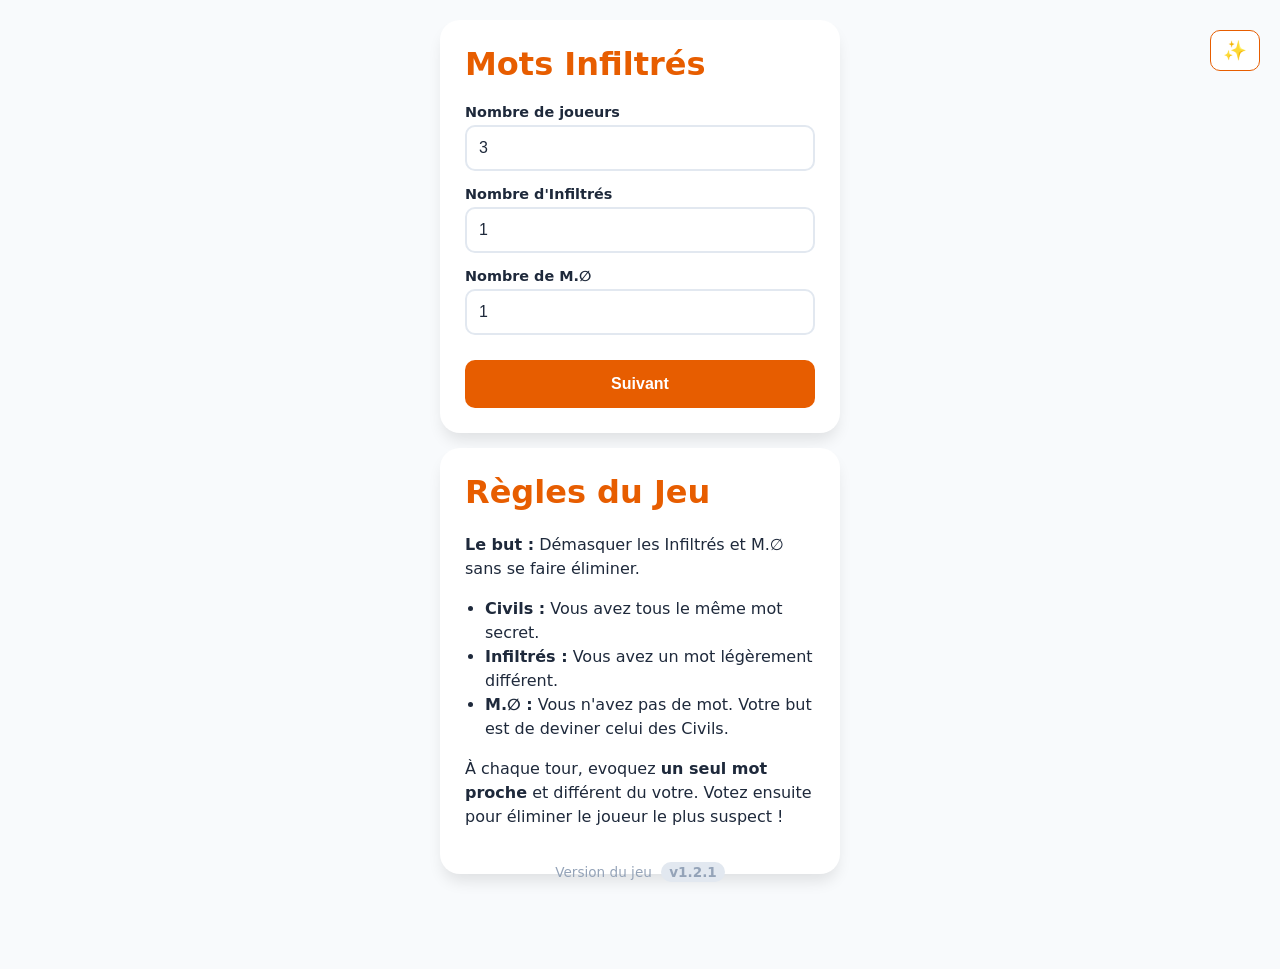
==== index.html @ 8e28be7a "Update index.html" ====
<!DOCTYPE html>
<html lang="fr">
<head>
  <meta charset="UTF-8">
  <meta name="viewport" content="width=device-width, initial-scale=1.0">
  <title>Mots Infiltrés - Web App</title>
  <link rel="manifest" href="manifest.json">

  <link rel="icon" type="image/png" href="./favicon.png">

  <meta name="description" content="Démasquez l'Infiltré dans ce jeu de mots captivant ! Entre amis ou en famille, utilisez votre intuition pour survivre. Inspiré du célèbre jeu Undercover.">
  <meta name="keywords" content="jeu de mots, infiltré, undercover, jeu de soirée, déduction, imposteur, mots infiltrés">

  <meta property="og:type" content="website">
  <meta property="og:url" content="https://miala-python.github.io/motsinfiltres/?from=ogurl">
  <meta property="og:title" content="Mots Infiltrés : Qui est l'imposteur ?">
  <meta property="og:description" content="Un mot secret, une dose de bluff et beaucoup de soupçons. Jouez à Mots Infiltrés maintenant !">
  <meta property="og:image" content="./favicon.png">

  <meta name="twitter:card" content="summary">
  <meta name="twitter:title" content="Mots Infiltrés - Jeu de société en ligne">
  <meta name="twitter:description" content="Saurez-vous démasquer l'infiltré avant qu'il ne vous élimine ?">
  <meta name="twitter:image" content="./favicon.png">

  <meta name="robots" content="index, follow">
  <link rel="canonical" href="https://miala-python.github.io/motsinfiltres/?from=linkCanonical">



  <script data-goatcounter="https://infiltresgame.goatcounter.com/count" async src="//gc.zgo.at/count.js"></script>
  <style>
:root {
    --primary: #e75d00;
    --bg: #f8fafc;
    --card: #ffffff;
    --text: #1e293b;
    --danger: #ef4444;
    --success: #22c55e;
    --input-border: #e2e8f0;
  }

    /* --- Mode Sombre --- */
    body.dark-mode {
      --bg: #0f172a;
      --card: #1e293b;
      --text: #f1f5f9;
      --input-border: #475569;
    }

    /* --- Transition Fluide --- */
    body, .screen, input, .player-item, .secret-box, button {
      transition: background-color 0.3s ease, color 0.3s ease, border-color 0.3s ease, box-shadow 0.3s ease;
    }

    body {
      font-family: 'Segoe UI', system-ui, sans-serif;
      background: var(--bg);
      color: var(--text);
      margin: 0;
      padding: 20px;
      display: flex;
      flex-direction: column;
      align-items: center;
      min-height: 100vh;
      padding-bottom: 80px;
      box-sizing: border-box;
    }

    .screen {
      display: none;
    }
    .box {
      width: 100%;
      max-width: 400px;
      background: var(--card);
      padding: 25px;
      border-radius: 20px;
      box-shadow: 0 10px 15px -3px rgba(0,0,0,0.1);
      box-sizing: border-box;
      margin-bottom: 15px;
    }
    .active {
      display: block;
      animation: fadeIn 0.3s ease;
    }

    @keyframes fadeIn {
      from {
        opacity: 0;
        transform: translateY(10px);
      }
      to {
        opacity: 1;
        transform: translateY(0);
      }
    }

    h1, h2 {
      color: var(--primary);
      margin-top: 0;
    }
    .input-group {
      text-align: left;
      margin-bottom: 15px;
    }
    label {
      display: block;
      font-size: 0.9em;
      margin-bottom: 5px;
      font-weight: bold;
    }

    input {
      width: 100%;
      padding: 12px;
      border: 2px solid var(--input-border);
      border-radius: 10px;
      box-sizing: border-box;
      font-size: 16px;
      background: transparent;
      color: inherit;
    }

    button {
      width: 100%;
      background: var(--primary);
      color: white;
      border: none;
      padding: 15px;
      border-radius: 10px;
      font-size: 16px;
      font-weight: bold;
      cursor: pointer;
      margin-top: 10px;
      transition: opacity 0.2s;
    }
    button:active {
      opacity: 0.8;
    }
    .secondary-btn {
      background: #64748b;
      margin-top: 5px;
      font-size: 0.85em;
      padding: 10px;
    }

    .secret-box {
      background: #1e293b;
      color: white;
      padding: 40px 20px;
      border-radius: 15px;
      margin: 20px 0;
      cursor: pointer;
      font-weight: bold;
      font-size: 1.2em;
      text-align: center;
    }
    .revealed {
      background: #f1f5f9;
      color: var(--danger);
      border: 2px dashed var(--danger);
    }
    body.dark-mode .revealed {
      background: #334155;
      color: #fb7185;
      border-color: #fb7185;
    }

    .player-item {
      background: #f1f5f9;
      margin: 8px 0;
      padding: 12px;
      border-radius: 8px;
      display: flex;
      justify-content: space-between;
      align-items: center;
    }
    body.dark-mode .player-item {
      background: #334155;
    }

    .eliminated {
      opacity: 0.6;
      background: #e2e8f0;
      border-left: 5px solid #64748b;
    }
    body.dark-mode .eliminated {
      background: #1e293b;
      border-left-color: #475569;
    }

    .role-tag {
      font-size: 0.8em;
      font-weight: bold;
      color: var(--danger);
      margin-left: 10px;
    }

    #guessArea {
      margin-top: 20px;
      padding: 15px;
      background: #fff7ed;
      border: 1px solid #ffedd5;
      border-radius: 10px;
    }
    body.dark-mode #guessArea {
      background: #2d1a05;
      border-color: #452a0a;
      color: #fdba74;
    }

    .status-msg {
      padding: 10px;
      border-radius: 8px;
      margin-bottom: 15px;
      font-weight: bold;
      text-align: center;
    }
    .win {
      background: #dcfce7;
      color: #166534;
    }
    .lose {
      background: #fee2e2;
      color: #991b1b;
    }
    body.dark-mode .win {
      background: #064e3b;
      color: #6ee7b7;
    }
    body.dark-mode .lose {
      background: #7f1d1d;
      color: #fca5a5;
    }

    .theme-toggle {
      position: absolute;
      top: 20px;
      right: 20px;
      width: auto;
      padding: 8px 12px;
      background: var(--card);
      color: var(--text);
      border: 1px solid var(--primary);
      font-size: 1.2rem;
      border-radius: 10px;
    }

    footer {
      position: fixed;
      bottom: 20px;
      text-align: center;
      width: 100%;
      font-size: 0.85em;
      color: #94a3b8;
      pointer-events: none;
    }
    .version-badge {
      background: #e2e8f0;
      padding: 2px 8px;
      border-radius: 12px;
      font-weight: bold;
      margin-left: 5px;
      cursor: pointer;
      pointer-events: auto;
    }
    body.dark-mode .version-badge {
      background: #334155;
      color: #94a3b8;
    }
  </style>
</head>
<body>

  <button class="theme-toggle" onclick="toggleTheme()" id="themeBtn">✨</button>

  <div id="screen1" class="screen active">
    <div class="box">
      <h1>Mots Infiltrés</h1>
      <div class="input-group">
        <label>Nombre de joueurs</label>
        <input type="number" id="nbPlayers" value="3" min="3">
      </div>
      <div class="input-group">
        <label>Nombre d'Infiltrés</label>
        <input type="number" id="nbInf" value="1" min="1">
      </div>
      <div class="input-group">
        <label>Nombre de M.∅</label>
        <input type="number" id="nbVid" value="1" min="0">
      </div>
      <button onclick="initGame()">Suivant</button
      </div>
    </div>
    <div id="screen-rules" class="box">
      <h1>Règles du Jeu</h1>

      <div class="rules-container" style="text-align: left; margin-bottom: 20px; line-height: 1.5;">
        <p>
          <strong>Le but :</strong> Démasquer les Infiltrés et M.∅ sans se faire éliminer.
        </p>

        <ul style="padding-left: 20px;">
          <li><strong>Civils :</strong> Vous avez tous le même mot secret.</li>
          <li><strong>Infiltrés :</strong> Vous avez un mot légèrement différent.</li>
          <li><strong>M.∅ :</strong> Vous n'avez pas de mot. Votre but est de deviner celui des Civils.</li>
        </ul>

        <p>
          À chaque tour, evoquez <strong>un seul mot proche</strong> et différent du votre. Votez ensuite pour éliminer le joueur le plus suspect !
        </p>
      </div>
    </div>

  </div>

  <div id="screen2" class="screen box">
    <h2 id="stepTitle">Pseudo du Joueur 1</h2>
    <input type="text" id="playerNameInput" placeholder="Entrez votre nom">

    <div id="wordArea" style="display:none">
      <div id="wordDisplay" class="secret-box" onclick="revealWord()">
        CLIQUEZ POUR VOIR
      </div>
      <button id="nextPlayerBtn" style="display:none" onclick="nextPlayer()">Joueur Suivant ➔</button>
    </div>

    <button id="confirmNameBtn" onclick="confirmName()">Valider mon nom</button>
    <button id="editNamesBtn" class="secondary-btn" onclick="if(confirm(`Perdre la saisie actuelle ?`)) {showScreen(1)}">Modifier les paramètres de la partie</button>
  </div>

  <div id="screen3" class="screen box">
    <h2>Partie en cours</h2>
    <div id="gameStatus"></div>
    <p>
      Premier à parler : <br><strong id="starter" style="font-size: 1.2em;">-</strong>
    </p>
    <hr>
    <div id="playerList"></div>

    <div id="guessArea" style="display:none">
      <p>
        <strong>M.∅ a été découvert !</strong> Il doit tenter de deviner le mot des civils :
      </p>
      <input type="text" id="mrVideGuess" placeholder="Le mot est...">
      <button onclick="checkMrVideGuess()" style="background:#f59e0b">Valider la tentative</button>
    </div>

    <button onclick="resetGame()" style="background:#64748b; margin-top:30px;">Nouvelle Partie</button>
  </div>



  <script>
    let config = {
      nbPlayers: 3,
      nbInf: 1,
      nbVid: 1
    };
    let players = [];
    let currentIndex = 0;
    let words = {
      civil: "",
      inf: ""
    };
    let savedNames = JSON.parse(localStorage.getItem('infiltres_names') || "[]");

    window.onload = () => {
      const savedConfig = JSON.parse(localStorage.getItem('infiltres_config'));
      if (savedConfig) {
        document.getElementById('nbPlayers').value = savedConfig.nbPlayers;
        document.getElementById('nbInf').value = savedConfig.nbInf;
        document.getElementById('nbVid').value = savedConfig.nbVid;
      }
    };

    function toggleTheme() {
  const body = document.body;
  const btn = document.getElementById('themeBtn');

  // 1. Alterne la classe
  body.classList.toggle('dark-mode');

  // 2. Détermine le thème actuel
  const isDark = body.classList.contains('dark-mode');

  // 3. Met à jour le bouton et le localStorage
  btn.innerText = isDark ? '🌙' : '☀️';
  localStorage.setItem('theme', isDark ? 'dark' : 'light');
}

// --- Initialisation au démarrage ---
(function() {
  const savedTheme = localStorage.getItem('theme');
  const btn = document.getElementById('themeBtn');

  if (savedTheme === 'dark') {
    document.body.classList.add('dark-mode');
    if (btn) btn.innerText = '🌙';
  }
})();


    async function initGame() {

      document.getElementById('guessArea').style.display = "none";

      config.nbPlayers = parseInt(document.getElementById('nbPlayers').value);
      config.nbInf = parseInt(document.getElementById('nbInf').value);
      config.nbVid = parseInt(document.getElementById('nbVid').value);

      localStorage.setItem('infiltres_config', JSON.stringify(config));

      if (config.nbInf + config.nbVid >= config.nbPlayers) {
        alert("Trop d'infiltrés/M.∅ pour le nombre de joueurs !");
        return;
      }

      try {
        const res = await fetch('mots.csv');
        const text = await res.text();
        const lines = text.split('\n').filter(l => l.trim().length > 0);
        const randomLine = lines[Math.floor(Math.random() * lines.length)].split(',');
        const shuffledLine = randomLine.map(w => w.trim()).sort(() => Math.random() - 0.5);
        words.civil = shuffledLine[0];
        words.inf = shuffledLine[1];
      } catch (e) {
        words.civil = "Soleil";
        words.inf = "Lune";
      }

      let roles = [];
      for (let i = 0; i < config.nbInf; i++) roles.push({
        type: 'INFILTRÉ', word: words.inf
      });
      for (let i = 0; i < config.nbVid; i++) roles.push({
        type: 'M.∅', word: 'Vous n\'avez pas de mot !'
      });
      while (roles.length < config.nbPlayers) roles.push({
        type: 'CIVIL', word: words.civil
      });

      roles.sort(() => Math.random() - 0.5);
      players = roles.map((r, idx) => ({
        ...r,
        name: savedNames[idx] || "",
        alive: true
      }));

      currentIndex = 0;
      prepareNameInput();
      showScreen(2);
    }

    function prepareNameInput() {
      const nameInput = document.getElementById('playerNameInput');
      nameInput.value = players[currentIndex].name;
      nameInput.style.display = "block";
      document.getElementById('wordArea').style.display = "none";
      document.getElementById('confirmNameBtn').style.display = "block";
      document.getElementById('stepTitle').innerText = "Pseudo du Joueur " + (currentIndex + 1);

      const display = document.getElementById('wordDisplay');
      display.classList.remove('revealed');
      display.innerText = "CLIQUEZ POUR VOIR";
      document.getElementById('nextPlayerBtn').style.display = "none";
    }

    function confirmName() {
      const nameInput = document.getElementById('playerNameInput');
      if (!nameInput.value) return alert("Choisis un pseudo !");

      players[currentIndex].name = nameInput.value;
      savedNames[currentIndex] = nameInput.value;
      localStorage.setItem('infiltres_names', JSON.stringify(savedNames));

      nameInput.style.display = "none";
      document.getElementById('wordArea').style.display = "block";
      document.getElementById('confirmNameBtn').style.display = "none";
      document.getElementById('stepTitle').innerText = nameInput.value + ", regarde ton mot";
    }

    function revealWord() {
      const display = document.getElementById('wordDisplay');
      display.innerText = players[currentIndex].word;
      display.classList.add('revealed');
      document.getElementById('nextPlayerBtn').style.display = "block";
    }

    function nextPlayer() {
      currentIndex++;
      if (currentIndex < players.length) {
        prepareNameInput();
      } else {
        startVoteScreen();
      }
    }

    function startVoteScreen() {
      showScreen(3);
      const validStarters = players.filter(p => p.alive && p.type !== 'M.∅');
      const starter = validStarters[Math.floor(Math.random() * validStarters.length)];
      document.getElementById('starter').innerText = starter ? starter.name: "-";
      document.getElementById('gameStatus').innerHTML = "";
      document.getElementById('playerList').style.opacity = "1";
      document.getElementById('playerList').style.pointerEvents = "auto";
      renderPlayers();
    }

    function renderPlayers() {
      const list = document.getElementById('playerList');
      list.innerHTML = "";
      players.forEach((p, idx) => {
        const div = document.createElement('div');
        div.className = `player-item ${p.alive ? '': 'eliminated'}`;
        let content = `<span>${p.name}</span>`;
        if (!p.alive) content += `<span class="role-tag">${p.type}</span>`;
        div.innerHTML = content;

        if (p.alive) {
          const btn = document.createElement('button');
          btn.innerText = "Éliminer";
          btn.style.width = "auto"; btn.style.padding = "5px 10px"; btn.style.marginTop = "0";
          btn.style.background = "#94a3b8";
          btn.onclick = () => eliminatePlayer(idx);
          div.appendChild(btn);
        }
        list.appendChild(div);
      });
    }

    function eliminatePlayer(idx) {
      const p = players[idx];
      if (confirm(`Confirmer l'élimination de ${p.name} ?`)) {
        p.alive = false;
        if (p.type === 'M.∅') {
          document.getElementById('playerList').style.opacity = "0.3";
          document.getElementById('playerList').style.pointerEvents = "none";
          document.getElementById('guessArea').style.display = "block";
          document.getElementById('mrVideGuess').value = "";
        } else {
          document.getElementById('guessArea').style.display = "none";
        }
        renderPlayers();
        checkEndGame();
      }
    }

    function checkMrVideGuess() {
      const guess = document.getElementById('mrVideGuess').value.trim().toLowerCase();
      const actual = words.civil.toLowerCase();
      const simplify = (str) => str.normalize("NFD").replace(/[\u0300-\u036f]/g, "").replace(/[esx]+$/g, "");

      if (simplify(guess) === simplify(actual)) {
        document.getElementById('gameStatus').innerHTML = `<div class="status-msg win">M.∅ a trouvé le mot (${words.civil}) ! VICTOIRE de M.∅.</div>`;
      } else {
        document.getElementById('gameStatus').innerHTML = `<div class="status-msg lose">Faux ! Élimination confirmée.</div>`;
      }
      document.getElementById('guessArea').style.display = "none";
      document.getElementById('playerList').style.opacity = "1";
      document.getElementById('playerList').style.pointerEvents = "auto";
    }

    function checkEndGame() {
      const alive = players.filter(p => p.alive);
      const infiltrates = alive.filter(p => p.type === 'INFILTRÉ' || p.type === 'M.∅');
      const civils = alive.filter(p => p.type === 'CIVIL');
      const statusDiv = document.getElementById('gameStatus');

      if (infiltrates.length === 0) {
        statusDiv.innerHTML = `<div class="status-msg win">Tous les intrus sont éliminés ! VICTOIRE des Civils.</div>`;
      } else if (infiltrates.length >= civils.length) {
        statusDiv.innerHTML = `<div class="status-msg lose">Les infiltrés sont trop nombreux ! VICTOIRE des Infiltrés.</div>`;
      }
    }

    function resetGame() {
      initGame();
    }

    function showScreen(n) {
      document.querySelectorAll('.screen').forEach(s => s.classList.remove('active'));
      document.getElementById('screen'+n).classList.add('active');
    }

    if ('serviceWorker' in navigator) {
      window.addEventListener('load', () => {
        navigator.serviceWorker.register('./sw.js').catch(err => console.log('SW failed', err));
      });
    }
  </script>

  <!-- A conserver en bas du code pour une modification facile -->
  <footer>
    Version du jeu <span class="version-badge" onclick="window.location.href='./beta.html'">v1.2.1</span>
  </footer>
</body>
</html>
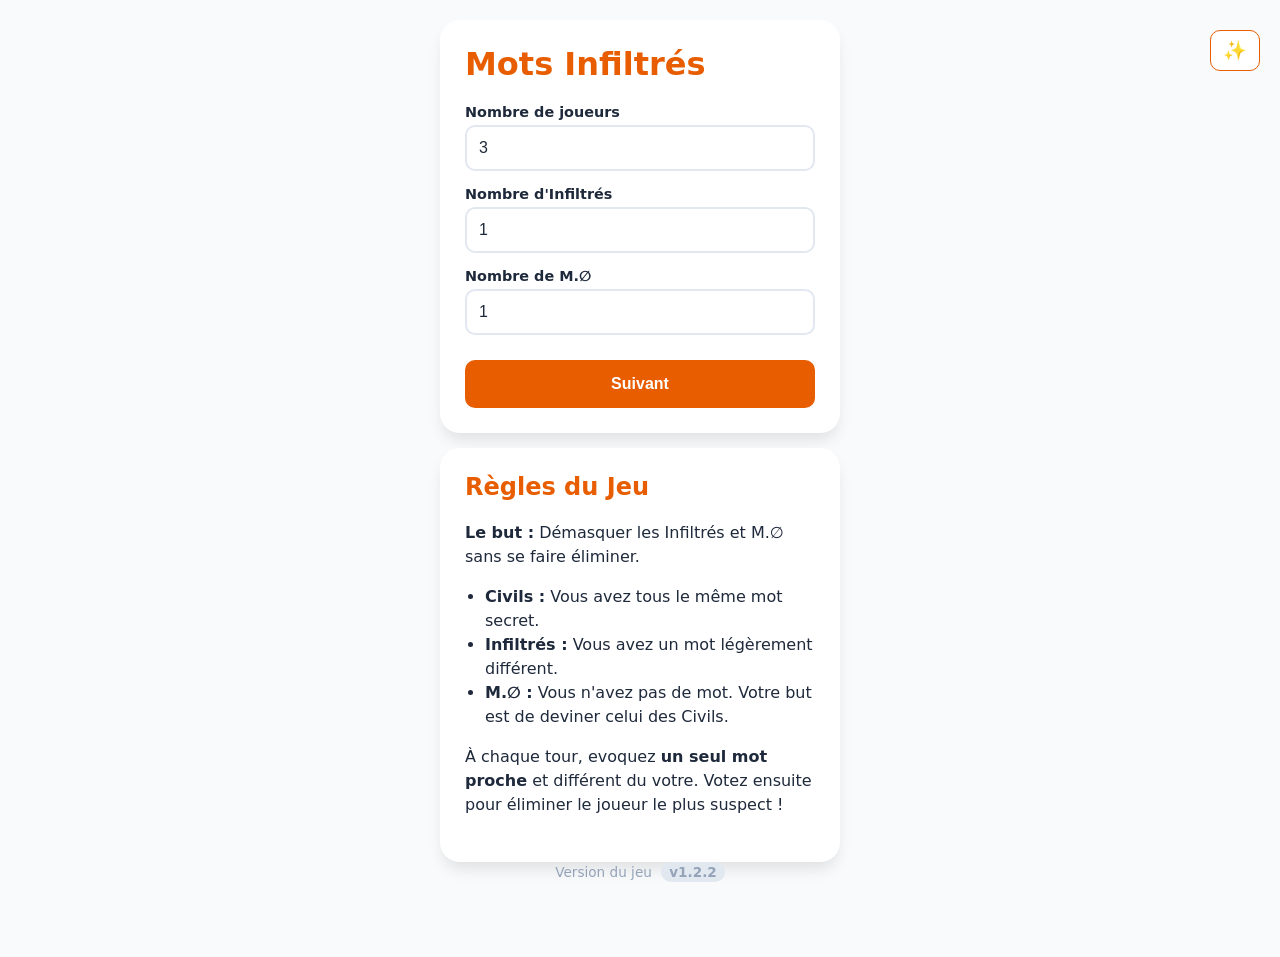
==== commit 2d36949a: "Update index.html" ====
--- a/index.html
+++ b/index.html
@@ -293,7 +293,7 @@
       </div>
     </div>
     <div id="screen-rules" class="box">
-      <h1>Règles du Jeu</h1>
+      <h2>Règles du Jeu</h1>
 
       <div class="rules-container" style="text-align: left; margin-bottom: 20px; line-height: 1.5;">
         <p>
@@ -377,13 +377,13 @@
     function toggleTheme() {
   const body = document.body;
   const btn = document.getElementById('themeBtn');
-
+  
   // 1. Alterne la classe
   body.classList.toggle('dark-mode');
-
+  
   // 2. Détermine le thème actuel
   const isDark = body.classList.contains('dark-mode');
-
+  
   // 3. Met à jour le bouton et le localStorage
   btn.innerText = isDark ? '🌙' : '☀️';
   localStorage.setItem('theme', isDark ? 'dark' : 'light');
@@ -393,7 +393,7 @@
 (function() {
   const savedTheme = localStorage.getItem('theme');
   const btn = document.getElementById('themeBtn');
-
+  
   if (savedTheme === 'dark') {
     document.body.classList.add('dark-mode');
     if (btn) btn.innerText = '🌙';
@@ -592,7 +592,7 @@
 
   <!-- A conserver en bas du code pour une modification facile -->
   <footer>
-    Version du jeu <span class="version-badge" onclick="window.location.href='./beta.html'">v1.2.1</span>
+    Version du jeu <span class="version-badge" onclick="window.location.href='./beta.html'">v1.2.2</span>
   </footer>
 </body>
 </html>
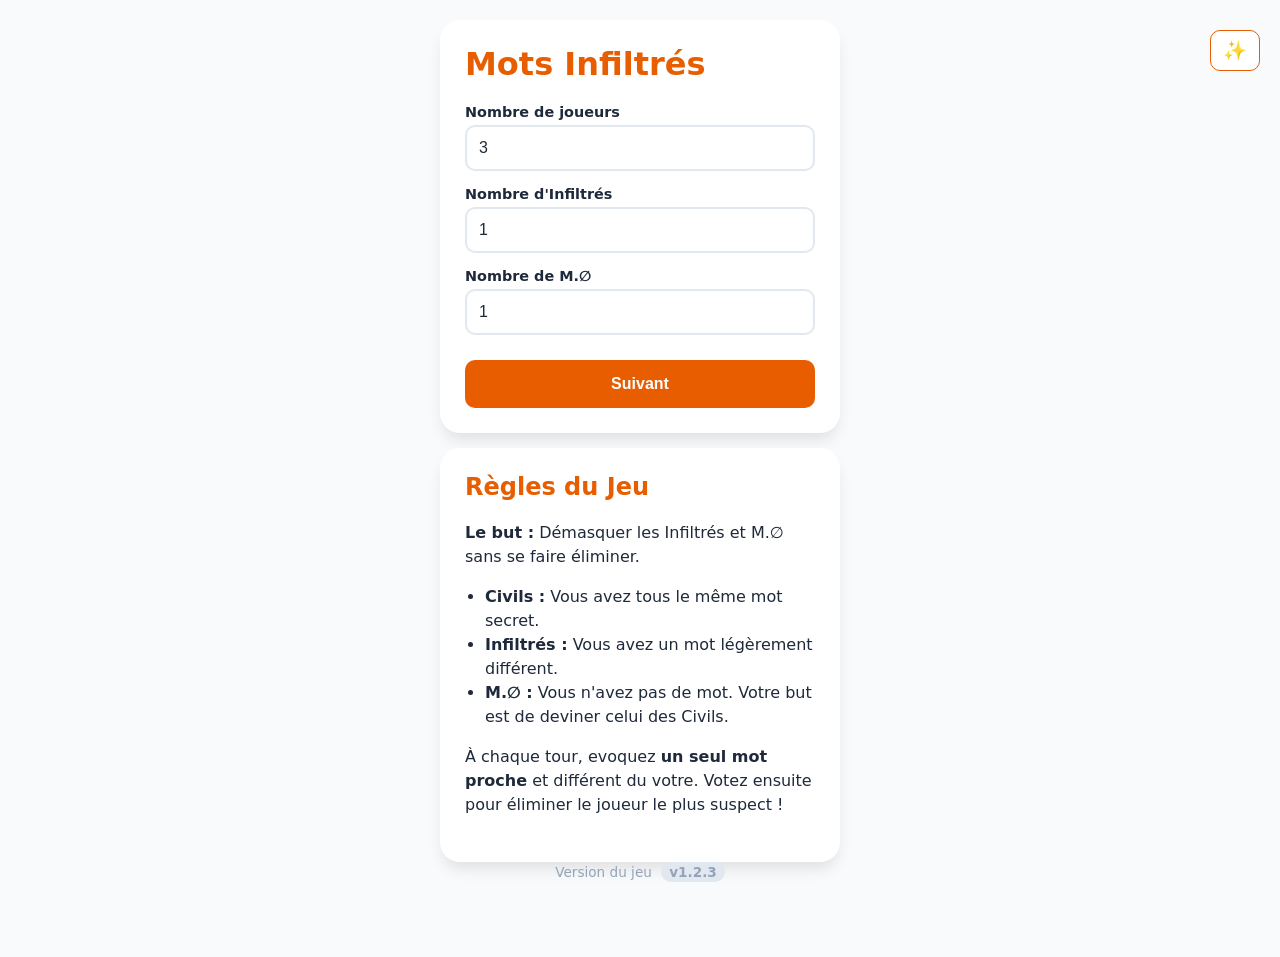
==== commit 1f1e1363: "Update index.html" ====
--- a/index.html
+++ b/index.html
@@ -592,7 +592,7 @@
 
   <!-- A conserver en bas du code pour une modification facile -->
   <footer>
-    Version du jeu <span class="version-badge" onclick="window.location.href='./beta.html'">v1.2.2</span>
+    Version du jeu <span class="version-badge" onclick="window.location.href='./en.html'">v1.2.3</span>
   </footer>
 </body>
 </html>
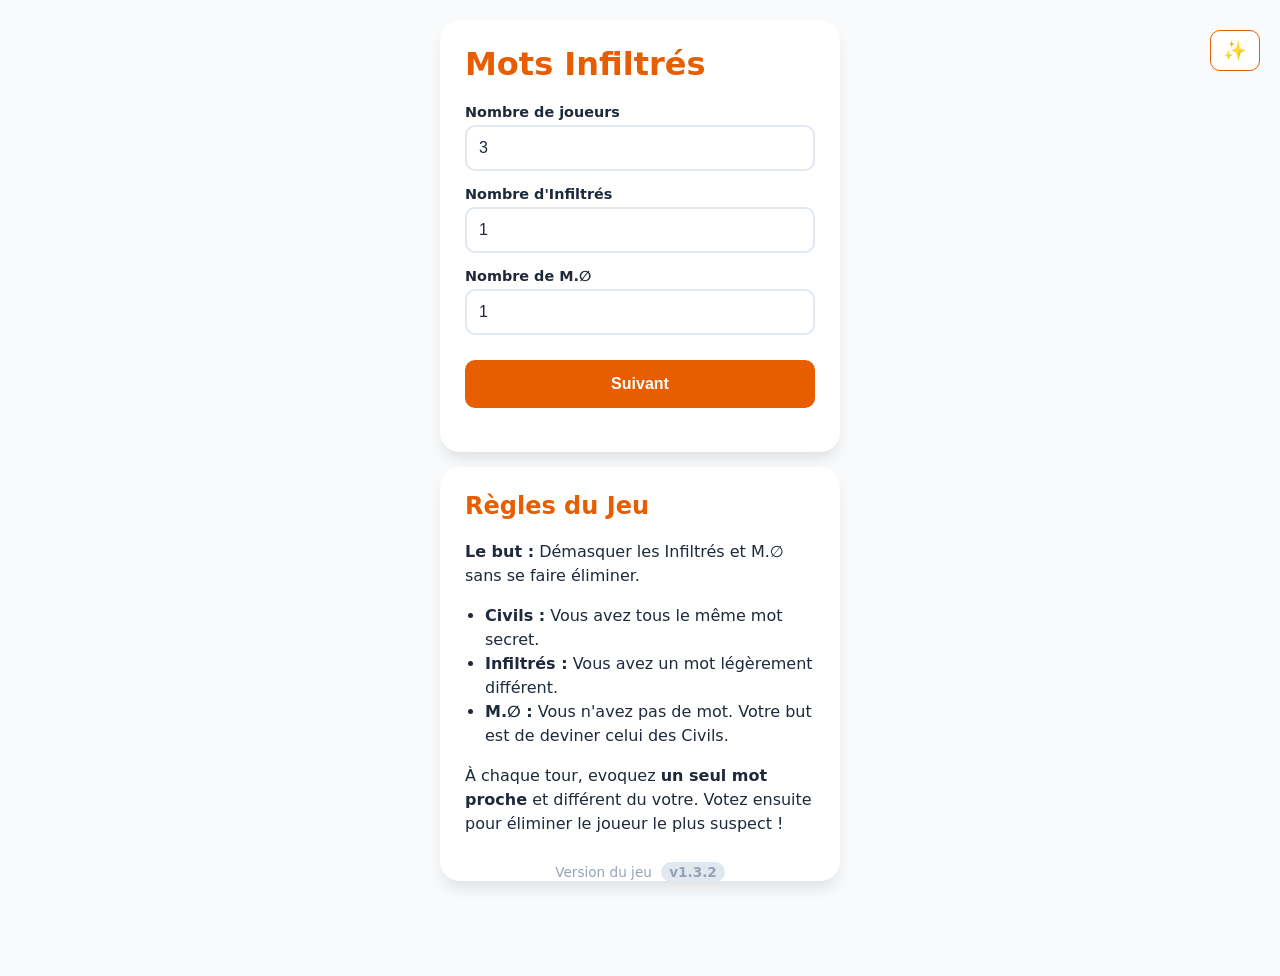
==== commit 073b2557: "Update index.html" ====
--- a/index.html
+++ b/index.html
@@ -289,9 +289,16 @@
         <label>Nombre de M.∅</label>
         <input type="number" id="nbVid" value="1" min="0">
       </div>
-      <button onclick="initGame()">Suivant</button
-      </div>
+      <button onclick="initGame()">Suivant</button>
+
+<br><br>
+<button id="installBtn" style="display: none;">
+      Installer l'application
+    </button>
+
+      
     </div>
+
     <div id="screen-rules" class="box">
       <h2>Règles du Jeu</h1>
 
@@ -377,13 +384,13 @@
     function toggleTheme() {
   const body = document.body;
   const btn = document.getElementById('themeBtn');
-  
+
   // 1. Alterne la classe
   body.classList.toggle('dark-mode');
-  
+
   // 2. Détermine le thème actuel
   const isDark = body.classList.contains('dark-mode');
-  
+
   // 3. Met à jour le bouton et le localStorage
   btn.innerText = isDark ? '🌙' : '☀️';
   localStorage.setItem('theme', isDark ? 'dark' : 'light');
@@ -393,7 +400,7 @@
 (function() {
   const savedTheme = localStorage.getItem('theme');
   const btn = document.getElementById('themeBtn');
-  
+
   if (savedTheme === 'dark') {
     document.body.classList.add('dark-mode');
     if (btn) btn.innerText = '🌙';
@@ -411,8 +418,9 @@
 
       localStorage.setItem('infiltres_config', JSON.stringify(config));
 
-      if (config.nbInf + config.nbVid >= config.nbPlayers) {
-        alert("Trop d'infiltrés/M.∅ pour le nombre de joueurs !");
+      if (config.nbInf >= config.nbPlayers) {
+        // + config.nbVid
+alert("Trop d'infiltrés/M.∅ pour le nombre de joueurs !");
         return;
       }
 
@@ -569,7 +577,7 @@
 
       if (infiltrates.length === 0) {
         statusDiv.innerHTML = `<div class="status-msg win">Tous les intrus sont éliminés ! VICTOIRE des Civils.</div>`;
-      } else if (infiltrates.length >= civils.length) {
+      } else if (infiltrates.length >= civils.length && false) {
         statusDiv.innerHTML = `<div class="status-msg lose">Les infiltrés sont trop nombreux ! VICTOIRE des Infiltrés.</div>`;
       }
     }
@@ -588,11 +596,67 @@
         navigator.serviceWorker.register('./sw.js').catch(err => console.log('SW failed', err));
       });
     }
+
+
+// Installation 
+// Variable de contrôle : true pour utiliser alert() et garder le bouton visible
+const debugMode = false;
+
+let deferredPrompt;
+const installBtn = document.getElementById('installBtn');
+
+window.addEventListener('beforeinstallprompt', (e) => {
+  e.preventDefault();
+  deferredPrompt = e;
+  
+  // Affiche le bouton
+  installBtn.style.display = 'block';
+
+  installBtn.addEventListener('click', () => {
+    // Si debugMode est false, on cache le bouton. Sinon, on le laisse.
+    if (!debugMode) {
+      installBtn.style.display = 'none';
+    }
+
+    deferredPrompt.prompt();
+
+    deferredPrompt.userChoice.then((choiceResult) => {
+      const message = choiceResult.outcome === 'accepted' 
+        ? 'L\'utilisateur a accepté l\'installation' 
+        : 'L\'utilisateur a refusé l\'installation';
+
+      // Alerte si debugMode est true, sinon log classique
+      if (debugMode) {
+        alert(message);
+      } else {
+        console.log(message);
+      }
+      
+      deferredPrompt = null;
+    });
+  });
+});
+
+window.addEventListener('appinstalled', () => {
+  // On ne cache le bouton au succès que si on n'est pas en debugMode
+  if (!debugMode) {
+    installBtn.style.display = 'none';
+  }
+
+  const successMsg = 'PWA installée avec succès';
+  if (debugMode) {
+    alert(successMsg);
+  } else {
+    console.log(successMsg);
+  }
+});
+
+
   </script>
 
   <!-- A conserver en bas du code pour une modification facile -->
   <footer>
-    Version du jeu <span class="version-badge" onclick="window.location.href='./en.html'">v1.2.3</span>
+    Version du jeu <span class="version-badge" onclick="window.location.href='./en.html'">v1.3.2</span>
   </footer>
 </body>
 </html>
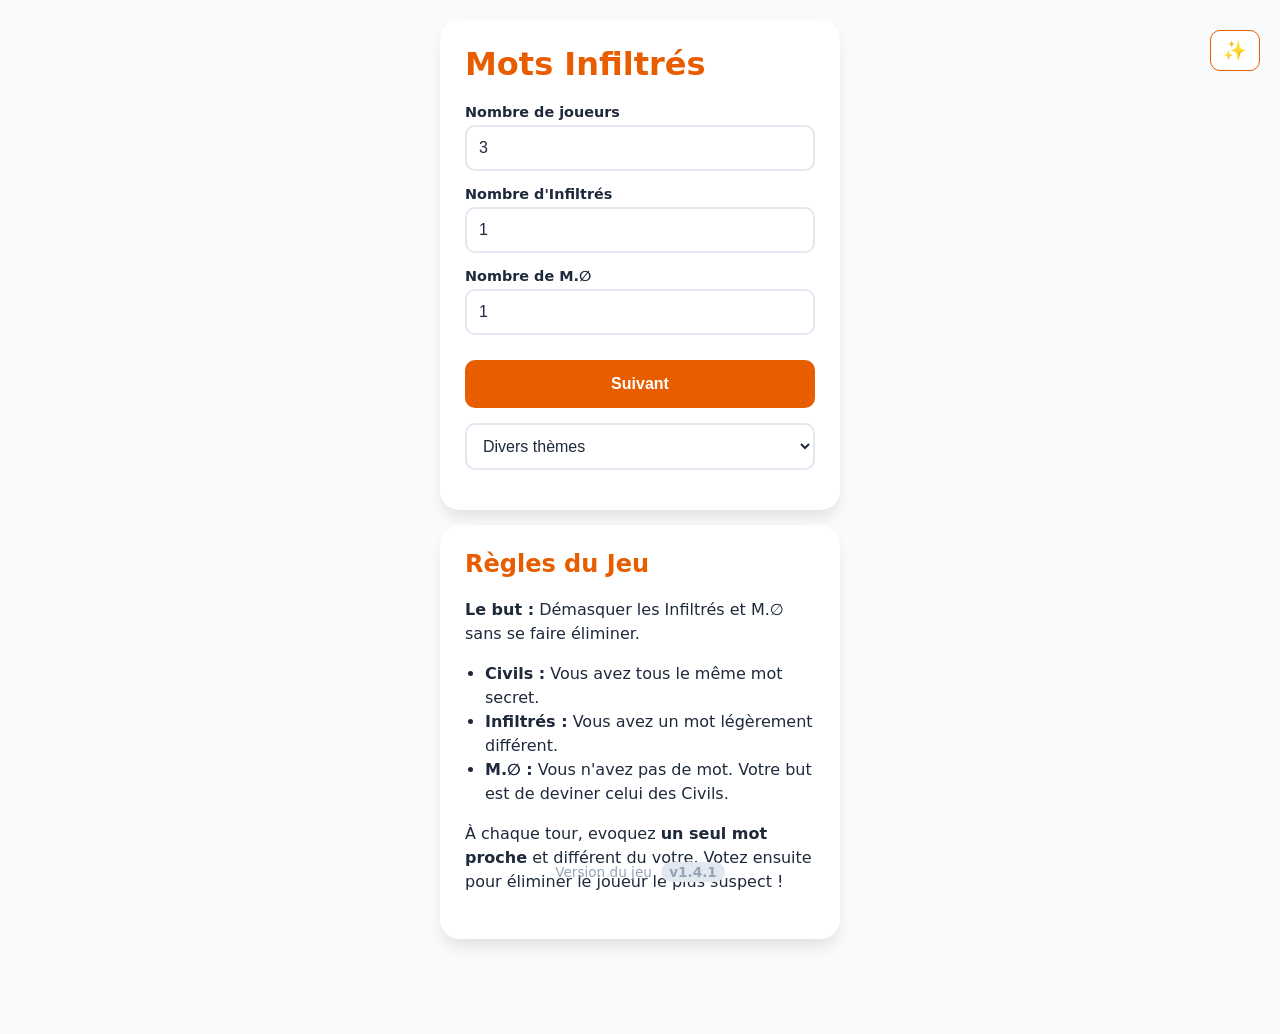
==== commit 9b520e28: "Update index.html" ====
--- a/index.html
+++ b/index.html
@@ -119,6 +119,25 @@
       font-size: 16px;
       background: transparent;
       color: inherit;
+    }
+
+    select {
+      width: 100%;
+      padding: 12px;
+      border: 2px solid var(--input-border);
+      border-radius: 10px;
+      box-sizing: border-box;
+      font-size: 16px;
+      background: transparent;
+      color: inherit;
+      outline: none;
+      transition: border-color 0.2s;
+      margin-top: 15px;
+    }
+
+    select:focus {
+      border-color: var(--primary-color);
+      outline: none;
     }
 
     button {
@@ -290,13 +309,18 @@
         <input type="number" id="nbVid" value="1" min="0">
       </div>
       <button onclick="initGame()">Suivant</button>
-
-<br><br>
-<button id="installBtn" style="display: none;">
-      Installer l'application
-    </button>
-
-      
+      <div id="input-list" class="input-group">
+        <select id="listSelect" style="display: none;">
+
+        </select>
+      </div>
+
+
+      <button id="installBtn" style="display: none;">
+        Installer l'application
+      </button>
+
+
     </div>
 
     <div id="screen-rules" class="box">
@@ -382,31 +406,84 @@
     };
 
     function toggleTheme() {
-  const body = document.body;
-  const btn = document.getElementById('themeBtn');
-
-  // 1. Alterne la classe
-  body.classList.toggle('dark-mode');
-
-  // 2. Détermine le thème actuel
-  const isDark = body.classList.contains('dark-mode');
-
-  // 3. Met à jour le bouton et le localStorage
-  btn.innerText = isDark ? '🌙' : '☀️';
-  localStorage.setItem('theme', isDark ? 'dark' : 'light');
-}
-
-// --- Initialisation au démarrage ---
-(function() {
-  const savedTheme = localStorage.getItem('theme');
-  const btn = document.getElementById('themeBtn');
-
-  if (savedTheme === 'dark') {
-    document.body.classList.add('dark-mode');
-    if (btn) btn.innerText = '🌙';
-  }
-})();
-
+      const body = document.body;
+      const btn = document.getElementById('themeBtn');
+
+      // 1. Alterne la classe
+      body.classList.toggle('dark-mode');
+
+      // 2. Détermine le thème actuel
+      const isDark = body.classList.contains('dark-mode');
+
+      // 3. Met à jour le bouton et le localStorage
+      btn.innerText = isDark ? '🌙': '☀️';
+      localStorage.setItem('theme', isDark ? 'dark': 'light');
+    }
+
+    // --- Initialisation au démarrage ---
+    (function() {
+      const savedTheme = localStorage.getItem('theme');
+      const btn = document.getElementById('themeBtn');
+
+      if (savedTheme === 'dark') {
+        document.body.classList.add('dark-mode');
+        if (btn) btn.innerText = '🌙';
+      }
+    })();
+
+    // Selecteur de liste de mots
+    // Variable globale pour stocker le chemin sélectionné
+    let listPath = "mots.csv";
+    async function chargerListe() {
+      const select = document.getElementById('listSelect');
+
+      try {
+        const response = await fetch('lists.csv');
+
+        // Vérifie si le fichier existe (404 etc.)
+        if (!response.ok) throw new Error("Fichier introuvable");
+
+        const data = await response.text();
+        const lignes = data.split('\n').filter(l => l.trim() !== "");
+
+        if (lignes.length === 0) throw new Error("Fichier vide");
+
+        lignes.forEach((ligne, index) => {
+          const [nom, chemin] = ligne.split(',');
+
+          if (nom && chemin) {
+            const option = document.createElement('option');
+            option.value = chemin.trim();
+            option.textContent = nom.trim();
+            select.appendChild(option);
+
+            // Si c'est le premier élément valide, on initialise la variable
+            if (index === 0) {
+              listPath = option.value;
+            }
+          }
+        });
+
+        // On n'affiche le select que s'il contient des options
+        if (select.options.length > 0) {
+          select.style.display = "block";
+          console.log("Initialisé avec :", listPath);
+        }
+
+      } catch (error) {
+        console.warn("Le sélecteur reste caché :", error.message);
+      }
+
+      // Ecouteur de changement
+      select.addEventListener('change', (e) => {
+        listPath = e.target.value;
+        console.log("Nouveau chemin :", listPath);
+      });
+    }
+
+    chargerListe();
+
+    // Initialisation
 
     async function initGame() {
 
@@ -416,16 +493,17 @@
       config.nbInf = parseInt(document.getElementById('nbInf').value);
       config.nbVid = parseInt(document.getElementById('nbVid').value);
 
-      localStorage.setItem('infiltres_config', JSON.stringify(config));
+      localStorage.setItem('infiltres_config',
+        JSON.stringify(config));
 
       if (config.nbInf >= config.nbPlayers) {
         // + config.nbVid
-alert("Trop d'infiltrés/M.∅ pour le nombre de joueurs !");
+        alert("Trop d'infiltrés/M.∅ pour le nombre de joueurs !");
         return;
       }
 
       try {
-        const res = await fetch('mots.csv');
+        const res = await fetch(listPath);
         const text = await res.text();
         const lines = text.split('\n').filter(l => l.trim().length > 0);
         const randomLine = lines[Math.floor(Math.random() * lines.length)].split(',');
@@ -598,65 +676,64 @@
     }
 
 
-// Installation 
-// Variable de contrôle : true pour utiliser alert() et garder le bouton visible
-const debugMode = false;
-
-let deferredPrompt;
-const installBtn = document.getElementById('installBtn');
-
-window.addEventListener('beforeinstallprompt', (e) => {
-  e.preventDefault();
-  deferredPrompt = e;
-  
-  // Affiche le bouton
-  installBtn.style.display = 'block';
-
-  installBtn.addEventListener('click', () => {
-    // Si debugMode est false, on cache le bouton. Sinon, on le laisse.
-    if (!debugMode) {
-      installBtn.style.display = 'none';
-    }
-
-    deferredPrompt.prompt();
-
-    deferredPrompt.userChoice.then((choiceResult) => {
-      const message = choiceResult.outcome === 'accepted' 
-        ? 'L\'utilisateur a accepté l\'installation' 
-        : 'L\'utilisateur a refusé l\'installation';
-
-      // Alerte si debugMode est true, sinon log classique
+    // Installation
+    // Variable de contrôle : true pour utiliser alert() et garder le bouton visible
+    const debugMode = false;
+
+    let deferredPrompt;
+    const installBtn = document.getElementById('installBtn');
+
+    window.addEventListener('beforeinstallprompt', (e) => {
+      e.preventDefault();
+      deferredPrompt = e;
+
+      // Affiche le bouton
+      installBtn.style.display = 'block';
+
+      installBtn.addEventListener('click', () => {
+        // Si debugMode est false, on cache le bouton. Sinon, on le laisse.
+        if (!debugMode) {
+          installBtn.style.display = 'none';
+        }
+
+        deferredPrompt.prompt();
+
+        deferredPrompt.userChoice.then((choiceResult) => {
+          const message = choiceResult.outcome === 'accepted'
+          ? 'L\'utilisateur a accepté l\'installation': 'L\'utilisateur a refusé l\'installation';
+
+          // Alerte si debugMode est true, sinon log classique
+          if (debugMode) {
+            alert(message);
+          } else {
+            console.log(message);
+          }
+
+          deferredPrompt = null;
+        });
+      });
+    });
+
+    window.addEventListener('appinstalled', () => {
+      // On ne cache le bouton au succès que si on n'est pas en debugMode
+      if (!debugMode) {
+        installBtn.style.display = 'none';
+      }
+
+      const successMsg = 'PWA installée avec succès';
       if (debugMode) {
-        alert(message);
+        alert(successMsg);
       } else {
-        console.log(message);
-      }
-      
-      deferredPrompt = null;
+        console.log(successMsg);
+      }
     });
-  });
-});
-
-window.addEventListener('appinstalled', () => {
-  // On ne cache le bouton au succès que si on n'est pas en debugMode
-  if (!debugMode) {
-    installBtn.style.display = 'none';
-  }
-
-  const successMsg = 'PWA installée avec succès';
-  if (debugMode) {
-    alert(successMsg);
-  } else {
-    console.log(successMsg);
-  }
-});
 
 
   </script>
 
   <!-- A conserver en bas du code pour une modification facile -->
   <footer>
-    Version du jeu <span class="version-badge" onclick="window.location.href='./en.html'">v1.3.2</span>
+    Version du jeu <span class="version-badge" onclick="window.location.href='./en.html'">v1.4.1</span>
   </footer>
 </body>
 </html>
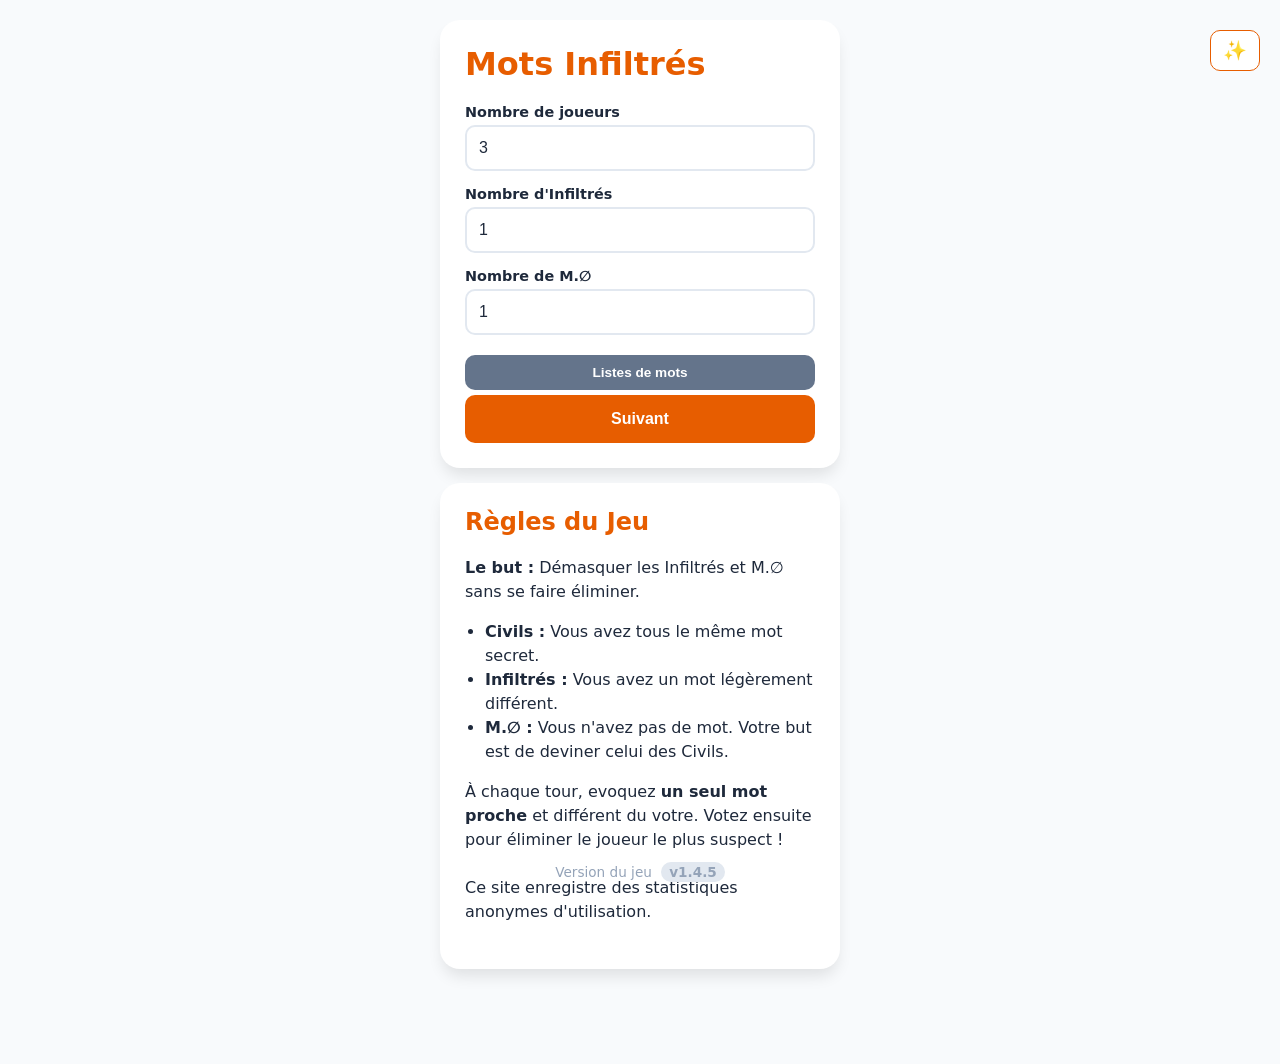
==== commit 9a597f93: "Update index.html" ====
--- a/index.html
+++ b/index.html
@@ -23,11 +23,16 @@
   <meta name="twitter:image" content="./favicon.png">
 
   <meta name="robots" content="index, follow">
-  <link rel="canonical" href="https://miala-python.github.io/motsinfiltres/?from=linkCanonical">
-
-
-
+  <link rel="canonical" href="https://miala-python.github.io/motsinfiltres/?from=linkCanonical&ref=Canolink&campaign=Canonic">
+
+
+<script>
+    window.goatcounter = {
+        path: location.pathname + location.search,
+    }
+</script>
   <script data-goatcounter="https://infiltresgame.goatcounter.com/count" async src="//gc.zgo.at/count.js"></script>
+
   <style>
 :root {
     --primary: #e75d00;
@@ -110,7 +115,8 @@
       font-weight: bold;
     }
 
-    input {
+    input[type="number"],
+    input[type="text"] {
       width: 100%;
       padding: 12px;
       border: 2px solid var(--input-border);
@@ -161,6 +167,48 @@
       margin-top: 5px;
       font-size: 0.85em;
       padding: 10px;
+    }
+
+    /* === STYLES CHECKBOXES === */
+    .checkbox-group {
+      text-align: left;
+      margin: 15px 0;
+    }
+
+    .checkbox-item {
+      display: flex;
+      align-items: center;
+      padding: 12px;
+      margin: 8px 0;
+      background: #f1f5f9;
+      border: 2px solid var(--input-border);
+      border-radius: 10px;
+      cursor: pointer;
+      transition: all 0.2s ease;
+    }
+
+    body.dark-mode .checkbox-item {
+      background: #334155;
+    }
+
+    .checkbox-item:hover {
+      border-color: var(--primary);
+      box-shadow: 0 2px 8px rgba(231, 93, 0, 0.1);
+    }
+
+    .checkbox-item input[type="checkbox"] {
+      width: 18px;
+      height: 18px;
+      cursor: pointer;
+      accent-color: var(--primary);
+      margin-right: 12px;
+    }
+
+    .checkbox-item label {
+      margin: 0;
+      cursor: pointer;
+      font-weight: normal;
+      flex: 1;
     }
 
     .secret-box {
@@ -308,23 +356,17 @@
         <label>Nombre de M.∅</label>
         <input type="number" id="nbVid" value="1" min="0">
       </div>
-      <button onclick="initGame()">Suivant</button>
-      <div id="input-list" class="input-group">
-        <select id="listSelect" style="display: none;">
-
-        </select>
-      </div>
-
+      <button class="secondary-btn" onclick="showThemeSelectionScreen()">Listes de mots</button>
+      <button onclick="initGame()" style="margin-top: 5px;">Suivant</button>
 
       <button id="installBtn" style="display: none;">
         Installer l'application
       </button>
 
-
     </div>
 
     <div id="screen-rules" class="box">
-      <h2>Règles du Jeu</h1>
+      <h2>Règles du Jeu</h2>
 
       <div class="rules-container" style="text-align: left; margin-bottom: 20px; line-height: 1.5;">
         <p>
@@ -338,11 +380,26 @@
         </ul>
 
         <p>
-          À chaque tour, evoquez <strong>un seul mot proche</strong> et différent du votre. Votez ensuite pour éliminer le joueur le plus suspect !
+          À chaque tour, evoquez <strong>un seul mot proche</strong> et différent du votre. Votez ensuite pour éliminer le joueur le plus suspect !<br><br>Ce site enregistre des statistiques anonymes d'utilisation.
         </p>
       </div>
     </div>
 
+  </div>
+
+  <!-- ÉCRAN DE SÉLECTION DE THÈMES -->
+  <div id="screenThemeSelection" class="screen box">
+    <h2>Sélectionner les listes de mots</h2>
+    <p style="font-size: 0.95em; color: #64748b; margin-bottom: 15px;">
+      Cochez une ou plusieurs listes pour fusionner les mots
+    </p>
+
+    <div id="themesCheckboxes" class="checkbox-group">
+      <!-- Les checkboxes seront générées par JavaScript -->
+    </div>
+
+    <button onclick="confirmThemeSelection()" style="margin-top: 20px;">Confirmer la sélection</button>
+    <button class="secondary-btn" onclick="showScreen('1')" style="margin-top: 5px;">Retour</button>
   </div>
 
   <div id="screen2" class="screen box">
@@ -357,7 +414,7 @@
     </div>
 
     <button id="confirmNameBtn" onclick="confirmName()">Valider mon nom</button>
-    <button id="editNamesBtn" class="secondary-btn" onclick="if(confirm(`Perdre la saisie actuelle ?`)) {showScreen(1)}">Modifier les paramètres de la partie</button>
+    <button id="editNamesBtn" class="secondary-btn" onclick="if(confirm(`Perdre la saisie actuelle ?`)) {showScreen('1')}">Modifier les paramètres de la partie</button>
   </div>
 
   <div id="screen3" class="screen box">
@@ -396,6 +453,11 @@
     };
     let savedNames = JSON.parse(localStorage.getItem('infiltres_names') || "[]");
 
+    // Nouvelles variables pour la sélection de thèmes
+    let allLists = [];
+    let selectedListPaths = [];
+    let mergedLines = [];
+
     window.onload = () => {
       const savedConfig = JSON.parse(localStorage.getItem('infiltres_config'));
       if (savedConfig) {
@@ -403,19 +465,16 @@
         document.getElementById('nbInf').value = savedConfig.nbInf;
         document.getElementById('nbVid').value = savedConfig.nbVid;
       }
+      chargerListesDisponibles();
     };
 
     function toggleTheme() {
       const body = document.body;
       const btn = document.getElementById('themeBtn');
 
-      // 1. Alterne la classe
       body.classList.toggle('dark-mode');
-
-      // 2. Détermine le thème actuel
       const isDark = body.classList.contains('dark-mode');
 
-      // 3. Met à jour le bouton et le localStorage
       btn.innerText = isDark ? '🌙': '☀️';
       localStorage.setItem('theme', isDark ? 'dark': 'light');
     }
@@ -431,16 +490,10 @@
       }
     })();
 
-    // Selecteur de liste de mots
-    // Variable globale pour stocker le chemin sélectionné
-    let listPath = "mots.csv";
-    async function chargerListe() {
-      const select = document.getElementById('listSelect');
-
+    // === CHARGER LES LISTES DISPONIBLES ===
+    async function chargerListesDisponibles() {
       try {
         const response = await fetch('lists.csv');
-
-        // Vérifie si le fichier existe (404 etc.)
         if (!response.ok) throw new Error("Fichier introuvable");
 
         const data = await response.text();
@@ -448,72 +501,147 @@
 
         if (lignes.length === 0) throw new Error("Fichier vide");
 
-        lignes.forEach((ligne, index) => {
+        allLists = [];
+        lignes.forEach((ligne) => {
           const [nom, chemin] = ligne.split(',');
-
           if (nom && chemin) {
-            const option = document.createElement('option');
-            option.value = chemin.trim();
-            option.textContent = nom.trim();
-            select.appendChild(option);
-
-            // Si c'est le premier élément valide, on initialise la variable
-            if (index === 0) {
-              listPath = option.value;
-            }
+            allLists.push({
+              nom: nom.trim(),
+              chemin: chemin.trim()
+            });
           }
         });
 
-        // On n'affiche le select que s'il contient des options
-        if (select.options.length > 0) {
-          select.style.display = "block";
-          console.log("Initialisé avec :", listPath);
+        // Initialiser selectedListPaths avec la première liste
+        if (allLists.length > 0) {
+          selectedListPaths = [allLists[0].chemin];
         }
 
+        console.log("Listes disponibles:", allLists);
       } catch (error) {
-        console.warn("Le sélecteur reste caché :", error.message);
-      }
-
-      // Ecouteur de changement
-      select.addEventListener('change', (e) => {
-        listPath = e.target.value;
-        console.log("Nouveau chemin :", listPath);
+        console.warn("Erreur lors du chargement des listes:", error.message);
+        allLists = [{
+          nom: "Par défaut",
+          chemin: "mots.csv"
+        }];
+        selectedListPaths = ["mots.csv"];
+      }
+    }
+
+    // === AFFICHER L'ÉCRAN DE SÉLECTION ===
+    function showThemeSelectionScreen() {
+      renderCheckboxes();
+      showScreen('themeSelection');
+    }
+
+    // === GÉNÉRER LES CHECKBOXES ===
+    function renderCheckboxes() {
+      const container = document.getElementById('themesCheckboxes');
+      container.innerHTML = '';
+
+      allLists.forEach((liste, index) => {
+        const isChecked = selectedListPaths.includes(liste.chemin);
+
+        const checkbox = document.createElement('div');
+        checkbox.className = 'checkbox-item';
+        checkbox.innerHTML = `
+        <input type="checkbox" id="list-${index}" value="${liste.chemin}"
+        ${isChecked ? 'checked': ''}
+        onchange="updateSelectedLists()">
+        <label for="list-${index}">${liste.nom}</label>
+        `;
+        container.appendChild(checkbox);
       });
     }
 
-    chargerListe();
-
-    // Initialisation
-
+    // === METTRE À JOUR LA SÉLECTION ===
+    function updateSelectedLists() {
+      selectedListPaths = [];
+      document.querySelectorAll('#themesCheckboxes input[type="checkbox"]:checked').forEach((checkbox) => {
+        selectedListPaths.push(checkbox.value);
+      });
+
+      if (selectedListPaths.length === 0) {
+        selectedListPaths = [allLists[0]?.chemin || "mots.csv"];
+        // Recheck la première liste
+        document.getElementById('list-0').checked = true;
+      }
+
+      console.log("Listes sélectionnées:", selectedListPaths);
+    }
+
+    // === CONFIRMER LA SÉLECTION ===
+    function confirmThemeSelection() {
+      if (selectedListPaths.length === 0) {
+        alert("Sélectionnez au moins une liste !");
+        return;
+      }
+      showScreen('1');
+    }
+
+    // === CHARGER ET FUSIONNER LES MOTS ===
+    async function loadAndMergeWords() {
+      mergedLines = [];
+
+      for (const listPath of selectedListPaths) {
+        try {
+          const res = await fetch(listPath);
+          if (!res.ok) continue;
+
+          const text = await res.text();
+          const lines = text.split('\n').filter(l => l.trim().length > 0);
+
+          lines.forEach(line => {
+            const parts = line.split(',')
+    .map(item => item.trim())
+    .filter(item => item !== "");
+
+mergedLines.push(parts);
+
+          });
+        } catch (e) {
+          console.warn(`Erreur lors du chargement de ${listPath}:`, e);
+        }
+      }
+
+      console.log("Listes fusionnées:", mergedLines.length);
+      return mergedLines;
+    }
+
+    // === INITIALISER LE JEU ===
     async function initGame() {
-
       document.getElementById('guessArea').style.display = "none";
 
       config.nbPlayers = parseInt(document.getElementById('nbPlayers').value);
       config.nbInf = parseInt(document.getElementById('nbInf').value);
       config.nbVid = parseInt(document.getElementById('nbVid').value);
 
-      localStorage.setItem('infiltres_config',
-        JSON.stringify(config));
+      localStorage.setItem('infiltres_config', JSON.stringify(config));
 
       if (config.nbInf >= config.nbPlayers) {
-        // + config.nbVid
         alert("Trop d'infiltrés/M.∅ pour le nombre de joueurs !");
         return;
       }
 
-      try {
-        const res = await fetch(listPath);
-        const text = await res.text();
-        const lines = text.split('\n').filter(l => l.trim().length > 0);
-        const randomLine = lines[Math.floor(Math.random() * lines.length)].split(',');
-        const shuffledLine = randomLine.map(w => w.trim()).sort(() => Math.random() - 0.5);
-        words.civil = shuffledLine[0];
-        words.inf = shuffledLine[1];
-      } catch (e) {
+      // Charger et fusionner les mots
+      await loadAndMergeWords();
+
+      if (mergedLines.length > 0) {
+        const ligne = mergedLines[Math.floor(Math.random() * mergedLines.length)];
+        const i1 = Math.floor(Math.random() * ligne.length);
+        let i2 = Math.floor(Math.random() * ligne.length);
+        if (i1 === i2) {
+          if (i1==0) {i2 =1}
+          else {i2-=1}
+        };
+        words.civil = ligne[i1];
+        words.inf = ligne[i2];
+      } else {
         words.civil = "Soleil";
         words.inf = "Lune";
       }
+
+      console.log("Mots choisis - Civil:", words.civil, "Infiltré:", words.inf);
 
       let roles = [];
       for (let i = 0; i < config.nbInf; i++) roles.push({
@@ -535,7 +663,7 @@
 
       currentIndex = 0;
       prepareNameInput();
-      showScreen(2);
+      showScreen('2');
     }
 
     function prepareNameInput() {
@@ -583,7 +711,7 @@
     }
 
     function startVoteScreen() {
-      showScreen(3);
+      showScreen('3');
       const validStarters = players.filter(p => p.alive && p.type !== 'M.∅');
       const starter = validStarters[Math.floor(Math.random() * validStarters.length)];
       document.getElementById('starter').innerText = starter ? starter.name: "-";
@@ -666,7 +794,11 @@
 
     function showScreen(n) {
       document.querySelectorAll('.screen').forEach(s => s.classList.remove('active'));
-      document.getElementById('screen'+n).classList.add('active');
+      const screenId = n === '1' ? 'screen1': n === '2' ? 'screen2': n === '3' ? 'screen3': 'screenThemeSelection';
+      const element = document.getElementById(screenId);
+      if (element) {
+        element.classList.add('active');
+      }
     }
 
     if ('serviceWorker' in navigator) {
@@ -677,45 +809,35 @@
 
 
     // Installation
-    // Variable de contrôle : true pour utiliser alert() et garder le bouton visible
     const debugMode = false;
-
     let deferredPrompt;
     const installBtn = document.getElementById('installBtn');
 
     window.addEventListener('beforeinstallprompt', (e) => {
       e.preventDefault();
       deferredPrompt = e;
-
-      // Affiche le bouton
       installBtn.style.display = 'block';
 
       installBtn.addEventListener('click', () => {
-        // Si debugMode est false, on cache le bouton. Sinon, on le laisse.
         if (!debugMode) {
           installBtn.style.display = 'none';
         }
-
         deferredPrompt.prompt();
-
         deferredPrompt.userChoice.then((choiceResult) => {
           const message = choiceResult.outcome === 'accepted'
           ? 'L\'utilisateur a accepté l\'installation': 'L\'utilisateur a refusé l\'installation';
 
-          // Alerte si debugMode est true, sinon log classique
           if (debugMode) {
             alert(message);
           } else {
             console.log(message);
           }
-
           deferredPrompt = null;
         });
       });
     });
 
     window.addEventListener('appinstalled', () => {
-      // On ne cache le bouton au succès que si on n'est pas en debugMode
       if (!debugMode) {
         installBtn.style.display = 'none';
       }
@@ -733,7 +855,7 @@
 
   <!-- A conserver en bas du code pour une modification facile -->
   <footer>
-    Version du jeu <span class="version-badge" onclick="window.location.href='./en.html'">v1.4.1</span>
+    Version du jeu <span class="version-badge" onclick="window.location.href='./en.html?ref=idx&campaign=btnV'">v1.4.5</span>
   </footer>
 </body>
 </html>
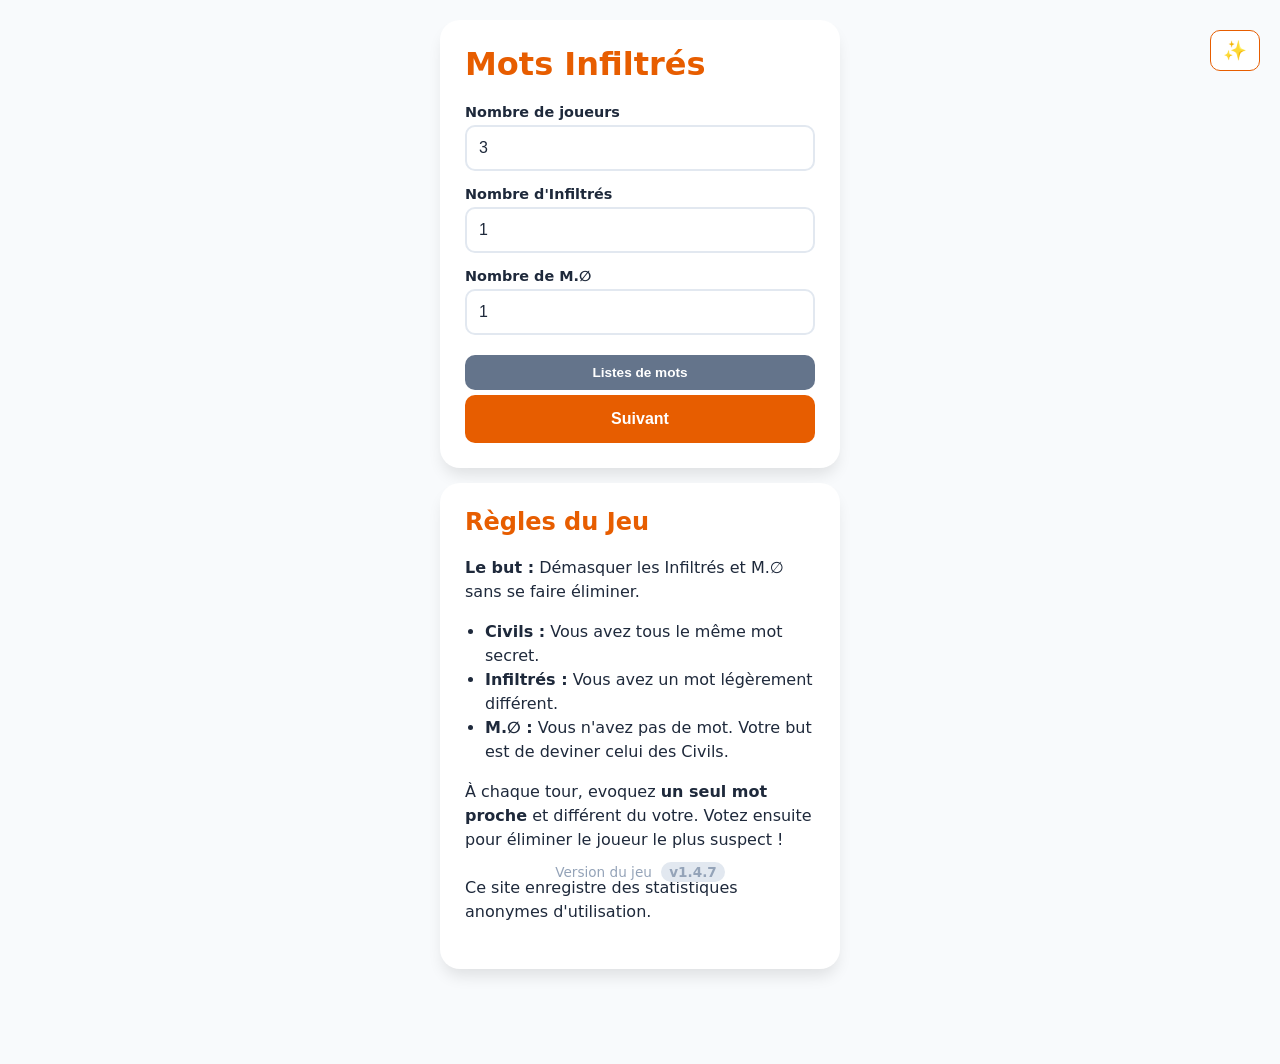
==== commit 42ccb382: "Update index.html" ====
--- a/index.html
+++ b/index.html
@@ -458,6 +458,18 @@
     let selectedListPaths = [];
     let mergedLines = [];
 
+function shuffle(array) {
+  // On parcourt le tableau de la fin vers le début
+  for (let i = array.length - 1; i > 0; i--) {
+    // On choisit un index aléatoire entre 0 et i
+    const j = Math.floor(Math.random() * (i + 1));
+
+    // On échange les éléments aux positions i et j
+    [array[i], array[j]] = [array[j], array[i]];
+  }
+  return array;
+}
+
     window.onload = () => {
       const savedConfig = JSON.parse(localStorage.getItem('infiltres_config'));
       if (savedConfig) {
@@ -654,7 +666,8 @@
         type: 'CIVIL', word: words.civil
       });
 
-      roles.sort(() => Math.random() - 0.5);
+      //roles.sort(() => Math.random() - 0.5);
+      shuffle(roles);
       players = roles.map((r, idx) => ({
         ...r,
         name: savedNames[idx] || "",
@@ -855,7 +868,7 @@
 
   <!-- A conserver en bas du code pour une modification facile -->
   <footer>
-    Version du jeu <span class="version-badge" onclick="window.location.href='./en.html?ref=idx&campaign=btnV'">v1.4.5</span>
+    Version du jeu <span class="version-badge" onclick="window.location.href='./en.html?ref=idx&campaign=btnV'">v1.4.7</span>
   </footer>
 </body>
 </html>
